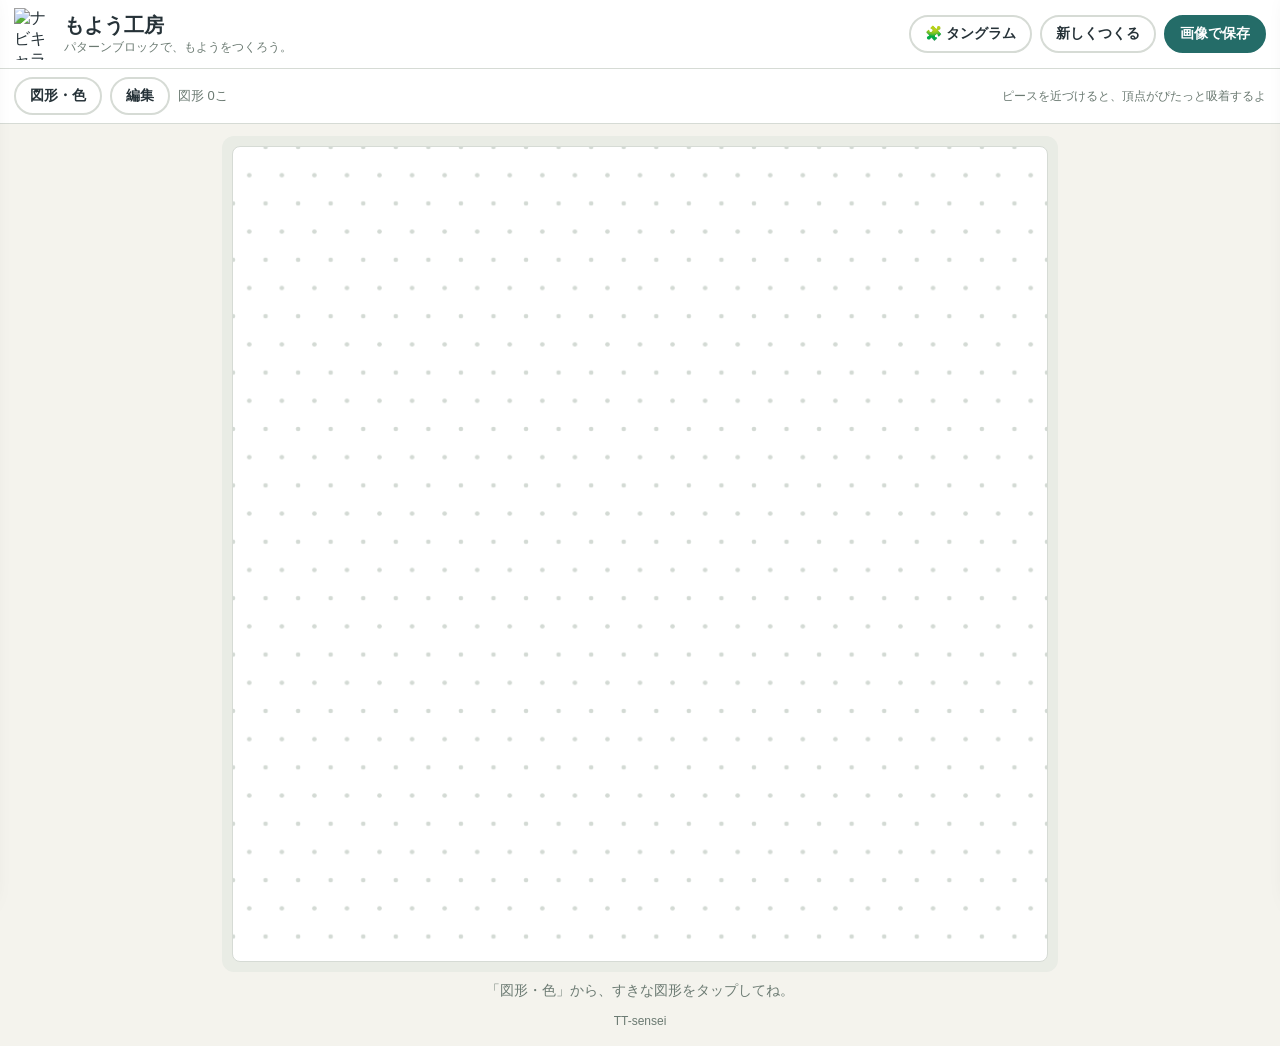
==== new.html @ 3377cb73 "Add pattern-block rebuild preview (new.html/new.js)" ====
<!doctype html>
<html lang="ja"><head><meta charset="utf-8"><meta name="viewport" content="width=device-width,initial-scale=1,viewport-fit=cover"><meta name="theme-color" content="#f4f3ed"><title>もよう工房｜TT-sensei</title>
<style>
:root{--ink:#263238;--muted:#6b7a72;--line:#d6dbd5;--teal:#246c68;--paper:#f4f3ed;--accent:#f2b134}
*{box-sizing:border-box}
body{margin:0;font-family:"Hiragino Maru Gothic ProN","Hiragino Sans","Noto Sans JP",sans-serif;background:var(--paper);color:var(--ink)}
header{display:flex;align-items:center;gap:10px;padding:8px 14px;border-bottom:1px solid var(--line);flex-wrap:wrap;background:#fff}
.brand{display:flex;align-items:center;gap:10px}
.brand img{width:40px;height:52px;object-fit:contain}
.brand h1{font-size:20px;margin:0}
.brand .sub{color:var(--muted);font-size:12px}
.head-actions{margin-left:auto;display:flex;gap:8px;flex-wrap:wrap}
.btn{border:2px solid var(--line);background:#fff;border-radius:999px;padding:8px 14px;font-size:14px;font-weight:700;cursor:pointer;font-family:inherit;color:var(--ink);text-decoration:none;display:inline-block}
.btn.primary{background:var(--teal);border-color:var(--teal);color:#fff}
.btn:disabled{opacity:.4}
.toolbar{display:flex;align-items:center;gap:8px;padding:8px 14px;background:#fff;border-bottom:1px solid var(--line);flex-wrap:wrap}
.toolbar .count{color:var(--muted);font-size:13px}
.toolbar .hint{color:var(--muted);font-size:12px;margin-left:auto}
main{max-width:860px;margin:0 auto;padding:12px}
.board{background:#e9ece5;border-radius:12px;padding:10px}
svg#canvas{display:block;width:100%;height:auto;aspect-ratio:1;background:#fff;border:1px solid var(--line);border-radius:8px;touch-action:none}
.obj{cursor:grab}
.obj .hit{fill:transparent;stroke:none}
.sel-outline{fill:none;stroke:var(--teal);stroke-width:2.5;stroke-dasharray:6 4;pointer-events:none}
.quickbar{display:none;gap:8px;margin-top:10px;flex-wrap:wrap}
.quickbar.show{display:flex}
.quickbar button{flex:1;min-width:100px;border:2px solid var(--line);background:#fff;border-radius:12px;padding:12px 8px;font-size:16px;font-weight:700;cursor:pointer;font-family:inherit;color:var(--ink)}
.quickbar button.main{background:var(--teal);border-color:var(--teal);color:#fff}
.status{margin-top:10px;text-align:center;color:var(--muted);font-size:14px;min-height:20px}
.drawer{position:fixed;top:0;bottom:0;width:min(320px,86vw);background:#fff;z-index:30;transition:transform .22s ease;overflow-y:auto;padding:16px;box-shadow:0 0 24px rgba(0,0,0,.18)}
#paletteDrawer{left:0;transform:translateX(-105%)}
#toolsDrawer{right:0;transform:translateX(105%)}
#paletteDrawer.drawer-open,#toolsDrawer.drawer-open{transform:translateX(0)}
.drawer h2{font-size:16px;margin:4px 0 10px}
.drawer h3{font-size:13px;color:var(--muted);margin:16px 0 6px}
#drawerBackdrop{position:fixed;inset:0;background:rgba(38,50,56,.35);z-index:20}
.shape-grid{display:grid;grid-template-columns:repeat(3,1fr);gap:8px}
.shape-btn{border:2px solid var(--line);background:#fff;border-radius:12px;padding:8px 4px 6px;cursor:pointer;font-family:inherit;font-size:12px;font-weight:700;color:var(--ink);display:flex;flex-direction:column;align-items:center;gap:4px}
.shape-btn svg{width:44px;height:44px}
.swatches{display:flex;flex-wrap:wrap;gap:8px}
.swatch{width:38px;height:38px;border-radius:10px;border:2px solid var(--line);cursor:pointer;padding:0}
.swatch.active{border-color:var(--ink);box-shadow:0 0 0 2px #fff inset}
.tool-list{display:flex;flex-direction:column;gap:8px}
.tool-list .btn{text-align:center}
.tool-list .btn.active{border-color:var(--teal);color:var(--teal);background:#e3f0ee}
#toast{position:fixed;left:50%;bottom:22px;transform:translateX(-50%) translateY(20px);background:#263238;color:#fff;padding:10px 18px;border-radius:999px;font-size:14px;opacity:0;pointer-events:none;transition:all .25s;z-index:50;max-width:88vw;text-align:center}
#toast.show{opacity:1;transform:translateX(-50%) translateY(0)}
footer{padding:0 16px 18px;text-align:center;color:var(--muted);font-size:12px}
</style></head><body>
<header>
  <div class="brand">
    <img class="brand-character" src="https://raw.githubusercontent.com/TT-sensei/navi-character-/main/assets/web/characters/riku/fullbody/waving.webp" alt="ナビキャラのリク">
    <div><h1>もよう工房</h1><div class="sub">パターンブロックで、もようをつくろう。</div></div>
  </div>
  <div class="head-actions">
    <a class="btn" href="tangram.html">🧩 タングラム</a>
    <button class="btn" id="newBtn">新しくつくる</button>
    <button class="btn primary" id="saveBtn">画像で保存</button>
  </div>
</header>
<div class="toolbar">
  <button class="btn" id="paletteToggle" aria-expanded="false">図形・色</button>
  <button class="btn" id="toolsToggle" aria-expanded="false">編集</button>
  <span class="count" id="count">図形 0こ</span>
  <span class="hint">ピースを近づけると、頂点がぴたっと吸着するよ</span>
</div>
<main>
  <div class="board"><svg id="canvas" viewBox="0 0 600 600" aria-label="もよう工房のキャンバス"></svg></div>
  <div class="quickbar" id="quickbar">
    <button id="qRotL">↶ まわす</button>
    <button id="qRotR" class="main">↷ まわす</button>
    <button id="qDup">ふやす</button>
    <button id="qLock">🔒 ロック</button>
    <button id="qDel">けす</button>
  </div>
  <div class="status" id="status">「図形・色」から、すきな図形をタップしてね。</div>
</main>
<footer>TT-sensei</footer>

<div id="drawerBackdrop" hidden></div>
<aside class="drawer" id="paletteDrawer" aria-label="図形と色のパネル">
  <h2>図形をえらぶ</h2>
  <h3>敷き詰め図形（辺の長さが全部同じ）</h3>
  <div class="shape-grid" id="tileGrid"></div>
  <h3>飾り図形</h3>
  <div class="shape-grid" id="decoGrid"></div>
  <h3>色をえらぶ</h3>
  <div class="swatches" id="swatches"></div>
  <p style="font-size:12px;color:var(--muted)">色は、選んでいる図形にぬられるよ。選んでいないときは、次に置く図形の色になるよ。</p>
</aside>
<aside class="drawer" id="toolsDrawer" aria-label="編集パネル">
  <h2>編集</h2>
  <div class="tool-list">
    <button class="btn" id="undoBtn">↩ もどす</button>
    <button class="btn" id="redoBtn">↪ やりなおす</button>
  </div>
  <h3>選んだ図形のアシスト</h3>
  <div class="tool-list">
    <button class="btn" id="mirrorBtn">⇋ 左右にコピー</button>
    <button class="btn" id="radialBtn">✿ 回転コピー（6方向）</button>
    <button class="btn" id="frontBtn">⬆ いちばん前へ</button>
    <button class="btn" id="backBtn">⬇ いちばん後ろへ</button>
  </div>
  <h3>キャンバス</h3>
  <div class="tool-list">
    <button class="btn active" id="gridBtn">格子：ドット</button>
    <button class="btn" id="clearBtn">ぜんぶ消す</button>
  </div>
</aside>
<div id="toast" role="status"></div>
<script src="new.js" defer></script>
</body></html>
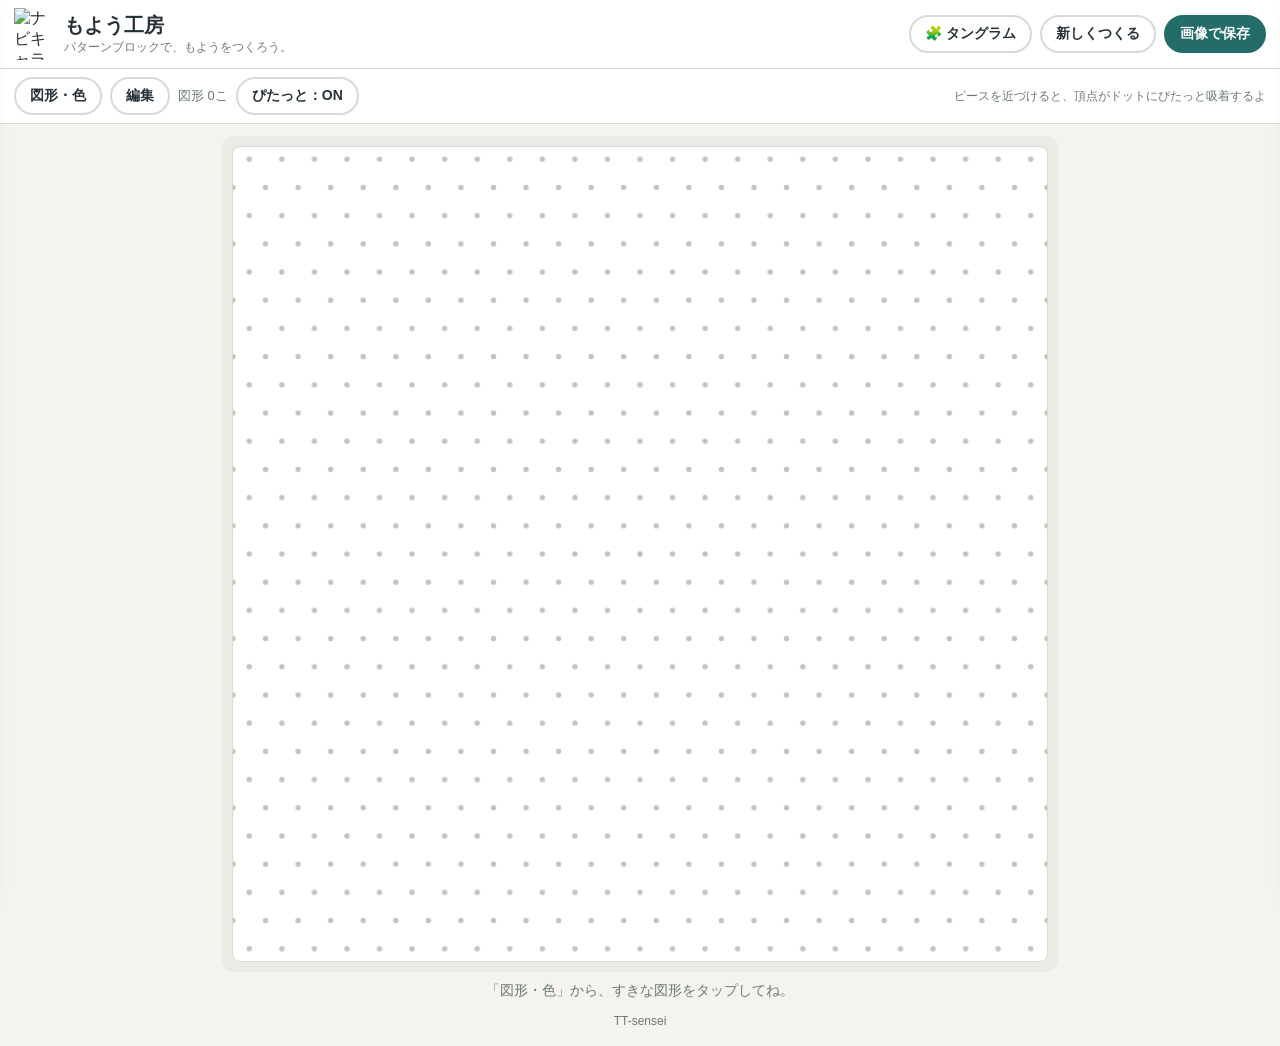
==== commit 6b08976d: "Add pattern-block rebuild preview (new.html/new.js)" ====
--- a/new.html
+++ b/new.html
@@ -62,7 +62,8 @@
   <button class="btn" id="paletteToggle" aria-expanded="false">図形・色</button>
   <button class="btn" id="toolsToggle" aria-expanded="false">編集</button>
   <span class="count" id="count">図形 0こ</span>
-  <span class="hint">ピースを近づけると、頂点がぴたっと吸着するよ</span>
+  <button class="btn" id="snapBtn">ぴたっと：ON</button>
+  <span class="hint">ピースを近づけると、頂点がドットにぴたっと吸着するよ</span>
 </div>
 <main>
   <div class="board"><svg id="canvas" viewBox="0 0 600 600" aria-label="もよう工房のキャンバス"></svg></div>
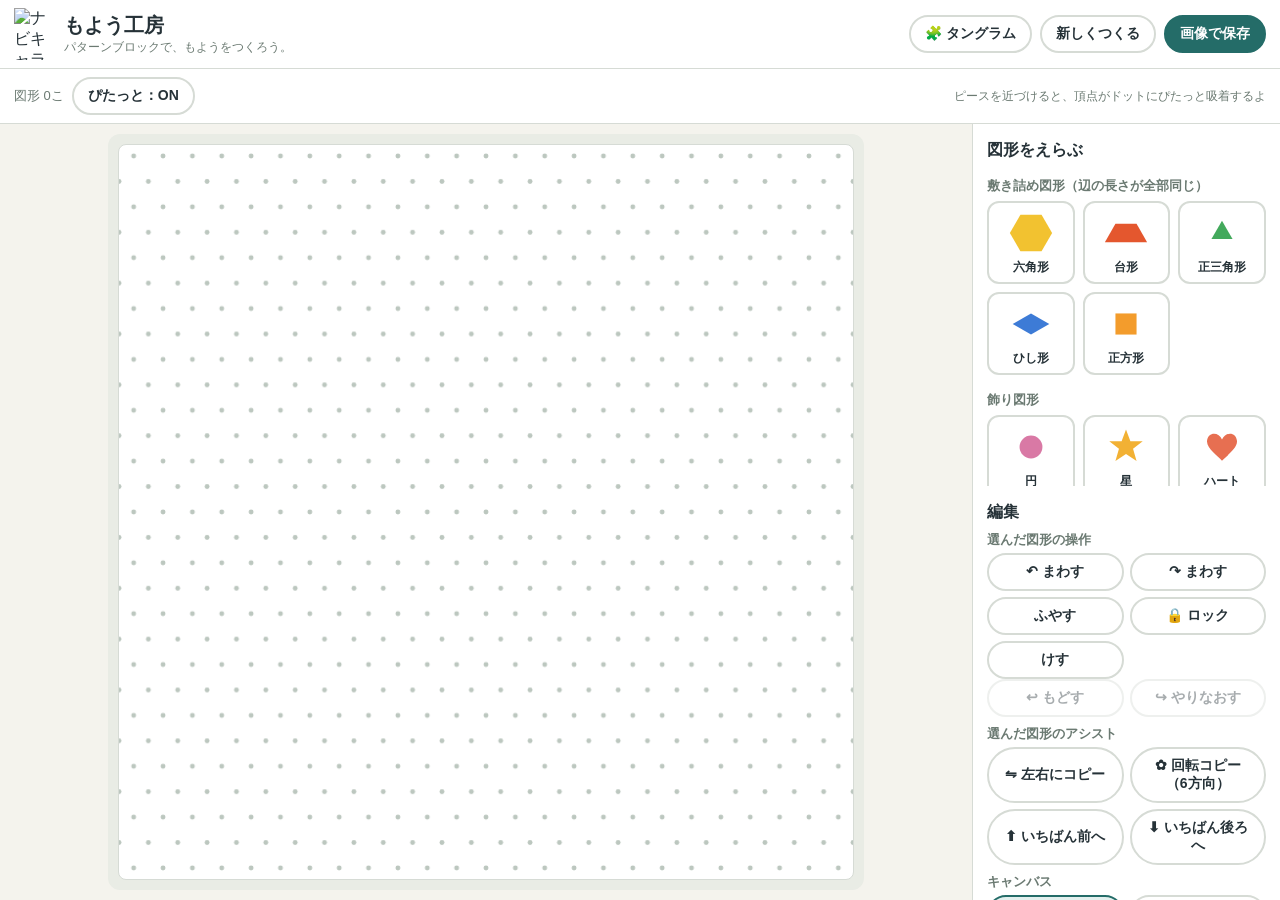
==== commit 514b0a68: "Add pattern-block rebuild preview (new.html/new.js)" ====
--- a/new.html
+++ b/new.html
@@ -46,6 +46,44 @@
 #toast{position:fixed;left:50%;bottom:22px;transform:translateX(-50%) translateY(20px);background:#263238;color:#fff;padding:10px 18px;border-radius:999px;font-size:14px;opacity:0;pointer-events:none;transition:all .25s;z-index:50;max-width:88vw;text-align:center}
 #toast.show{opacity:1;transform:translateX(-50%) translateY(0)}
 footer{padding:0 16px 18px;text-align:center;color:var(--muted);font-size:12px}
+/* ===== tablet layout: panels stay visible, board uses the screen ===== */
+@media (min-width:760px) and (min-height:520px){
+  html,body{height:100%}
+  body{display:grid;grid-template-rows:auto auto 1fr auto;grid-template-columns:1fr 308px;
+    grid-template-areas:"header header" "toolbar toolbar" "main palette" "main tools"}
+  header{grid-area:header}
+  .toolbar{grid-area:toolbar}
+  main{grid-area:main;display:flex;flex-direction:column;align-items:center;justify-content:center;min-height:0;max-width:none;padding:10px}
+  .board{height:min(100%,calc(100vw - 344px));aspect-ratio:1;width:auto}
+  #paletteDrawer{grid-area:palette;position:static;transform:none;width:auto;box-shadow:none;border-left:1px solid var(--line);min-height:0}
+  #toolsDrawer{grid-area:tools;position:static;transform:none;width:auto;box-shadow:none;border-left:1px solid var(--line);overflow-y:auto;min-height:0;max-height:46dvh}
+  #toolsDrawer .tool-list{display:grid;grid-template-columns:1fr 1fr;gap:6px}
+  #toolsDrawer h2{margin-bottom:2px}
+  #toolsDrawer h3{margin:8px 0 4px}
+  .drawer{padding:12px 14px}
+  #drawerBackdrop{display:none}
+  #paletteToggle,#toolsToggle{display:none}
+  .quickbar{display:none !important}
+  .status{display:none}
+  footer{display:none}
+}
+@media (min-width:760px) and (min-height:520px) and (orientation:portrait){
+  body{grid-template-columns:1fr;grid-template-rows:auto auto 1fr auto auto;
+    grid-template-areas:"header" "toolbar" "main" "palette" "tools"}
+  .board{height:min(calc(100% - 42px),97vw);aspect-ratio:1;width:auto}
+  .status{display:block}
+  #paletteDrawer{border-left:none;max-height:178px;display:flex;gap:18px;align-items:flex-start;overflow-x:auto;overflow-y:hidden}
+  #paletteDrawer h2{display:none}
+  #paletteDrawer h3{margin-top:0;white-space:nowrap}
+  #paletteDrawer .shape-grid{display:flex;gap:8px}
+  #paletteDrawer .shape-btn{min-width:74px}
+  #paletteDrawer .swatches{max-width:210px}
+  #paletteDrawer p{display:none}
+  #toolsDrawer{border-left:none;display:flex;gap:10px;align-items:center;overflow-x:auto;overflow-y:hidden;padding:8px 14px;max-height:none}
+  #toolsDrawer h2,#toolsDrawer h3{display:none}
+  #toolsDrawer .tool-list{display:flex;flex-direction:row;flex-wrap:nowrap;gap:6px;margin:0}
+  #toolsDrawer .tool-list .btn{flex:none;white-space:nowrap;min-width:0}
+}
 </style></head><body>
 <header>
   <div class="brand">
@@ -91,6 +129,14 @@
 </aside>
 <aside class="drawer" id="toolsDrawer" aria-label="編集パネル">
   <h2>編集</h2>
+  <h3>選んだ図形の操作</h3>
+  <div class="tool-list">
+    <button class="btn" id="tRotL">↶ まわす</button>
+    <button class="btn" id="tRotR">↷ まわす</button>
+    <button class="btn" id="tDup">ふやす</button>
+    <button class="btn" id="tLock">🔒 ロック</button>
+    <button class="btn" id="tDel">けす</button>
+  </div>
   <div class="tool-list">
     <button class="btn" id="undoBtn">↩ もどす</button>
     <button class="btn" id="redoBtn">↪ やりなおす</button>
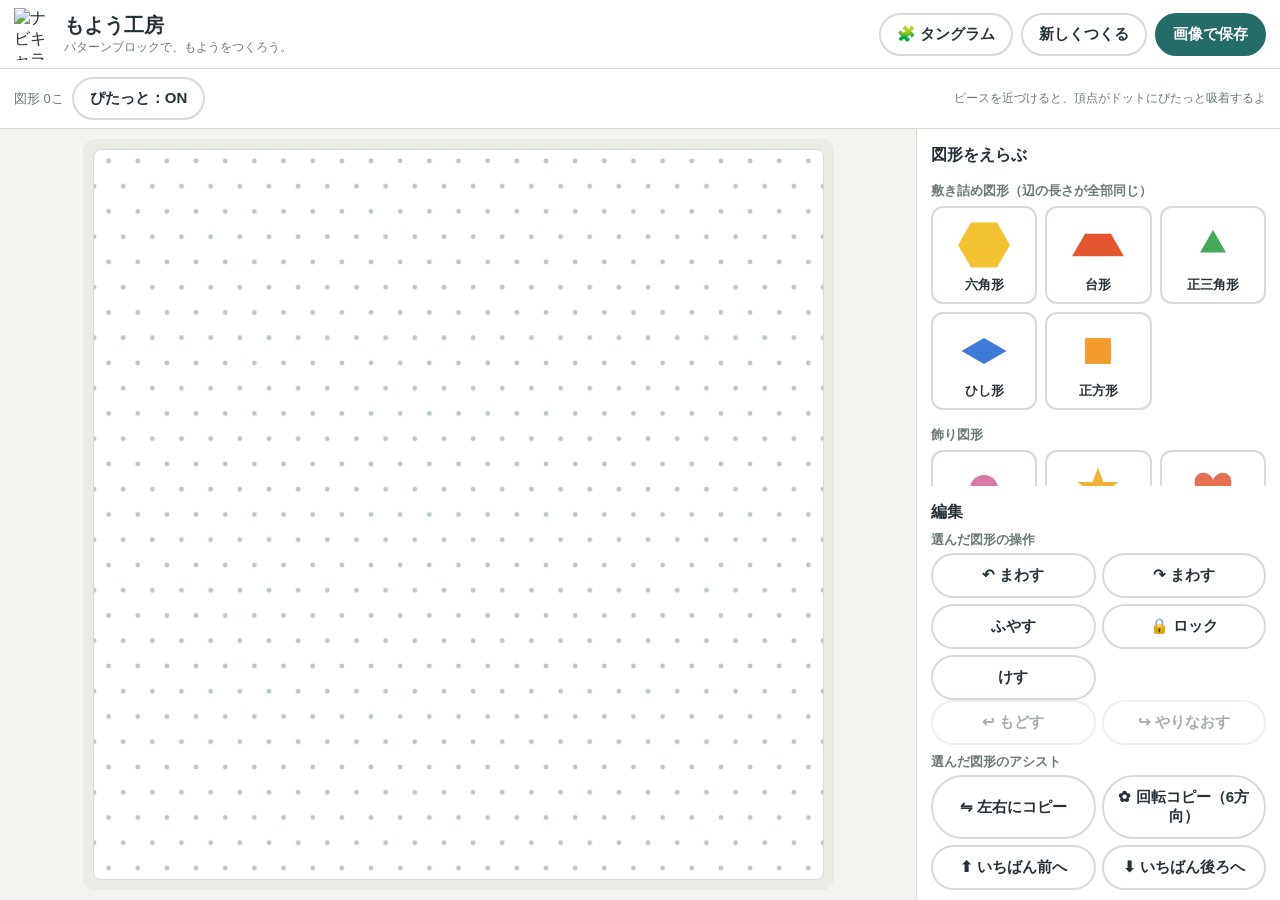
==== commit 159cfb98: "Add pattern-block rebuild preview (new.html/new.js)" ====
--- a/new.html
+++ b/new.html
@@ -49,12 +49,17 @@
 /* ===== tablet layout: panels stay visible, board uses the screen ===== */
 @media (min-width:760px) and (min-height:520px){
   html,body{height:100%}
-  body{display:grid;grid-template-rows:auto auto 1fr auto;grid-template-columns:1fr 308px;
+  body{display:grid;grid-template-rows:auto auto 1fr auto;grid-template-columns:1fr 364px;
     grid-template-areas:"header header" "toolbar toolbar" "main palette" "main tools"}
+  header .btn,.toolbar .btn{padding:10px 16px;font-size:15px}
+  #paletteDrawer .shape-btn{font-size:13px;padding:10px 4px 8px}
+  #paletteDrawer .shape-btn svg{width:54px;height:54px}
+  #paletteDrawer .swatch{width:44px;height:44px}
+  #toolsDrawer .btn{padding:11px 10px;font-size:15px}
   header{grid-area:header}
   .toolbar{grid-area:toolbar}
   main{grid-area:main;display:flex;flex-direction:column;align-items:center;justify-content:center;min-height:0;max-width:none;padding:10px}
-  .board{height:min(100%,calc(100vw - 344px));aspect-ratio:1;width:auto}
+  .board{height:min(100%,calc(100vw - 396px));aspect-ratio:1;width:auto}
   #paletteDrawer{grid-area:palette;position:static;transform:none;width:auto;box-shadow:none;border-left:1px solid var(--line);min-height:0}
   #toolsDrawer{grid-area:tools;position:static;transform:none;width:auto;box-shadow:none;border-left:1px solid var(--line);overflow-y:auto;min-height:0;max-height:46dvh}
   #toolsDrawer .tool-list{display:grid;grid-template-columns:1fr 1fr;gap:6px}
@@ -72,11 +77,12 @@
     grid-template-areas:"header" "toolbar" "main" "palette" "tools"}
   .board{height:min(calc(100% - 42px),97vw);aspect-ratio:1;width:auto}
   .status{display:block}
-  #paletteDrawer{border-left:none;max-height:178px;display:flex;gap:18px;align-items:flex-start;overflow-x:auto;overflow-y:hidden}
+  #paletteDrawer{border-left:none;max-height:212px;display:flex;gap:18px;align-items:flex-start;overflow-x:auto;overflow-y:hidden}
   #paletteDrawer h2{display:none}
   #paletteDrawer h3{margin-top:0;white-space:nowrap}
   #paletteDrawer .shape-grid{display:flex;gap:8px}
-  #paletteDrawer .shape-btn{min-width:74px}
+  #paletteDrawer .shape-btn{min-width:94px}
+  #toolsDrawer .btn{padding:12px 16px}
   #paletteDrawer .swatches{max-width:210px}
   #paletteDrawer p{display:none}
   #toolsDrawer{border-left:none;display:flex;gap:10px;align-items:center;overflow-x:auto;overflow-y:hidden;padding:8px 14px;max-height:none}
